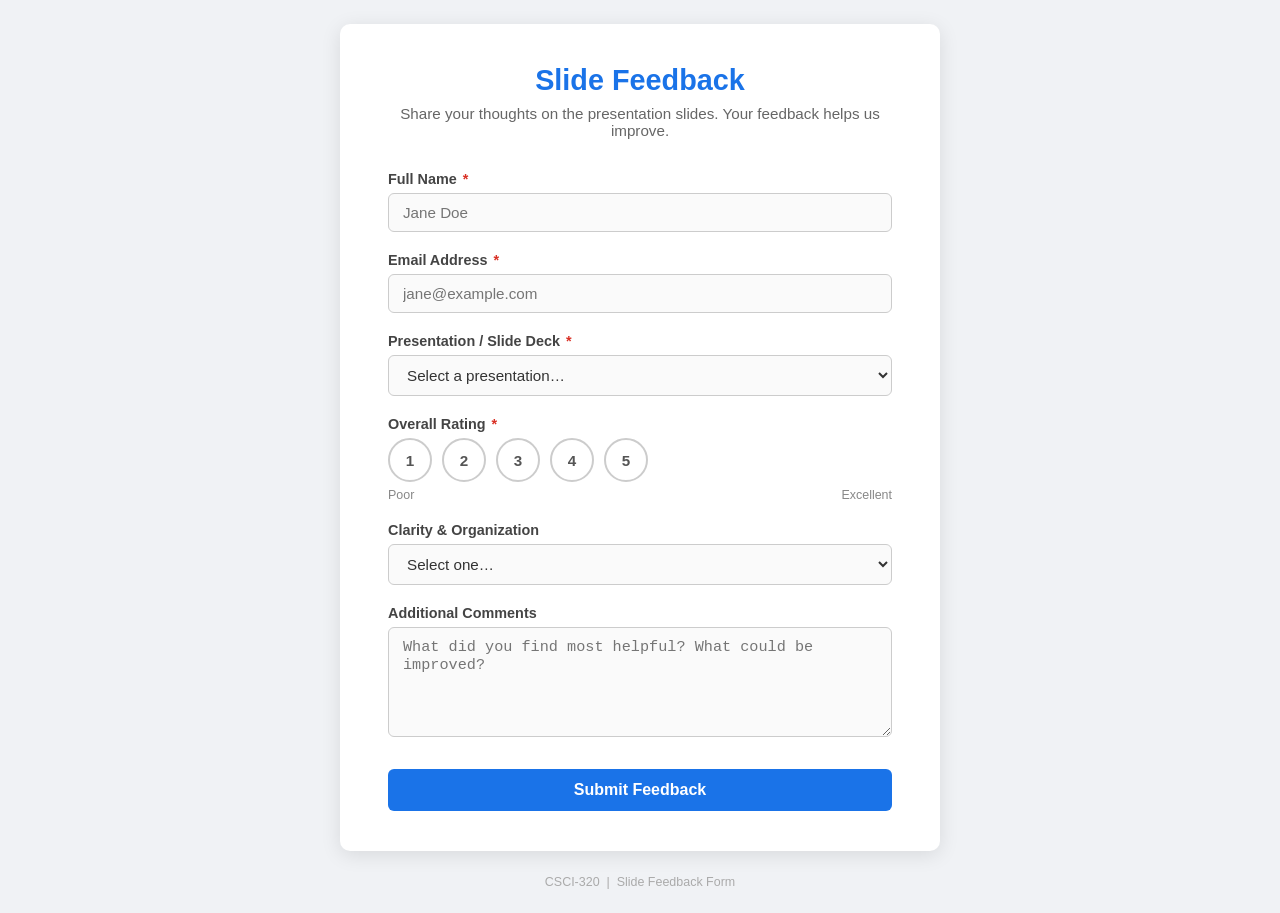
==== index.html @ 0aaeb1d2 "Add slide feedback form website (HTML, CSS, JS) Agent-Logs-Url: https://github.com/Saltizm/CSCI-320-" ====
<!DOCTYPE html>
<html lang="en">
<head>
    <meta charset="UTF-8" />
    <meta name="viewport" content="width=device-width, initial-scale=1.0" />
    <title>Slide Feedback Form</title>
    <link rel="stylesheet" href="styles.css" />
</head>
<body>
    <div class="container">
        <header>
            <h1>Slide Feedback</h1>
            <p>Share your thoughts on the presentation slides. Your feedback helps us improve.</p>
        </header>

        <form id="feedbackForm" novalidate>
            <div class="form-group">
                <label for="name">Full Name <span class="required">*</span></label>
                <input type="text" id="name" name="name" placeholder="Jane Doe" autocomplete="name" />
                <span class="error-msg" id="nameError">Please enter your full name.</span>
            </div>

            <div class="form-group">
                <label for="email">Email Address <span class="required">*</span></label>
                <input type="email" id="email" name="email" placeholder="jane@example.com" autocomplete="email" />
                <span class="error-msg" id="emailError">Please enter a valid email address.</span>
            </div>

            <div class="form-group">
                <label for="presentation">Presentation / Slide Deck <span class="required">*</span></label>
                <select id="presentation" name="presentation">
                    <option value="" disabled selected>Select a presentation…</option>
                    <option value="lecture1">Lecture 1 – Introduction</option>
                    <option value="lecture2">Lecture 2 – Core Concepts</option>
                    <option value="lecture3">Lecture 3 – Advanced Topics</option>
                    <option value="lecture4">Lecture 4 – Case Studies</option>
                    <option value="other">Other</option>
                </select>
                <span class="error-msg" id="presentationError">Please select a presentation.</span>
            </div>

            <div class="form-group">
                <label>Overall Rating <span class="required">*</span></label>
                <div class="rating-group" role="radiogroup" aria-label="Overall rating from 1 to 5">
                    <input type="radio" id="rating1" name="rating" value="1" />
                    <label for="rating1">1</label>
                    <input type="radio" id="rating2" name="rating" value="2" />
                    <label for="rating2">2</label>
                    <input type="radio" id="rating3" name="rating" value="3" />
                    <label for="rating3">3</label>
                    <input type="radio" id="rating4" name="rating" value="4" />
                    <label for="rating4">4</label>
                    <input type="radio" id="rating5" name="rating" value="5" />
                    <label for="rating5">5</label>
                </div>
                <div class="rating-hint">
                    <span>Poor</span>
                    <span>Excellent</span>
                </div>
                <span class="error-msg" id="ratingError">Please select a rating.</span>
            </div>

            <div class="form-group">
                <label for="clarity">Clarity &amp; Organization</label>
                <select id="clarity" name="clarity">
                    <option value="" disabled selected>Select one…</option>
                    <option value="very_clear">Very clear and well-organized</option>
                    <option value="mostly_clear">Mostly clear</option>
                    <option value="somewhat_clear">Somewhat clear</option>
                    <option value="unclear">Difficult to follow</option>
                </select>
            </div>

            <div class="form-group">
                <label for="comments">Additional Comments</label>
                <textarea id="comments" name="comments" placeholder="What did you find most helpful? What could be improved?"></textarea>
            </div>

            <button type="submit" class="submit-btn">Submit Feedback</button>
        </form>

        <div class="success-banner" id="successBanner" role="alert">
            ✅ Thank you for your feedback! Your response has been recorded.
        </div>
    </div>

    <footer>
        CSCI-320 &nbsp;|&nbsp; Slide Feedback Form
    </footer>

    <script src="script.js"></script>
</body>
</html>
---- styles.css ----
* {
    box-sizing: border-box;
    margin: 0;
    padding: 0;
}

body {
    font-family: 'Segoe UI', Tahoma, Geneva, Verdana, sans-serif;
    background-color: #f0f2f5;
    color: #333;
    min-height: 100vh;
    display: flex;
    flex-direction: column;
    align-items: center;
    justify-content: center;
    padding: 24px 16px;
}

.container {
    background: #fff;
    border-radius: 10px;
    box-shadow: 0 4px 20px rgba(0, 0, 0, 0.1);
    max-width: 600px;
    width: 100%;
    padding: 40px 48px;
}

header {
    text-align: center;
    margin-bottom: 32px;
}

header h1 {
    font-size: 1.8rem;
    color: #1a73e8;
    margin-bottom: 8px;
}

header p {
    font-size: 0.95rem;
    color: #666;
}

.form-group {
    margin-bottom: 20px;
}

label {
    display: block;
    font-size: 0.9rem;
    font-weight: 600;
    color: #444;
    margin-bottom: 6px;
}

label .required {
    color: #d93025;
    margin-left: 2px;
}

input[type="text"],
input[type="email"],
select,
textarea {
    width: 100%;
    padding: 10px 14px;
    border: 1px solid #ccc;
    border-radius: 6px;
    font-size: 0.95rem;
    color: #333;
    transition: border-color 0.2s, box-shadow 0.2s;
    background-color: #fafafa;
}

input[type="text"]:focus,
input[type="email"]:focus,
select:focus,
textarea:focus {
    outline: none;
    border-color: #1a73e8;
    box-shadow: 0 0 0 3px rgba(26, 115, 232, 0.15);
    background-color: #fff;
}

textarea {
    resize: vertical;
    min-height: 110px;
}

.rating-group {
    display: flex;
    gap: 10px;
    flex-wrap: wrap;
}

.rating-group input[type="radio"] {
    display: none;
}

.rating-group label {
    cursor: pointer;
    width: 44px;
    height: 44px;
    border: 2px solid #ccc;
    border-radius: 50%;
    display: flex;
    align-items: center;
    justify-content: center;
    font-size: 0.95rem;
    font-weight: 600;
    color: #555;
    transition: background-color 0.2s, border-color 0.2s, color 0.2s;
    margin-bottom: 0;
}

.rating-group input[type="radio"]:checked + label {
    background-color: #1a73e8;
    border-color: #1a73e8;
    color: #fff;
}

.rating-group label:hover {
    border-color: #1a73e8;
    color: #1a73e8;
}

.rating-hint {
    display: flex;
    justify-content: space-between;
    font-size: 0.78rem;
    color: #888;
    margin-top: 6px;
}

.submit-btn {
    width: 100%;
    padding: 12px;
    background-color: #1a73e8;
    color: #fff;
    border: none;
    border-radius: 6px;
    font-size: 1rem;
    font-weight: 600;
    cursor: pointer;
    transition: background-color 0.2s, transform 0.1s;
    margin-top: 8px;
}

.submit-btn:hover {
    background-color: #1558b0;
}

.submit-btn:active {
    transform: scale(0.98);
}

.error-msg {
    color: #d93025;
    font-size: 0.82rem;
    margin-top: 4px;
    display: none;
}

.success-banner {
    display: none;
    background-color: #e6f4ea;
    border: 1px solid #34a853;
    color: #1e7e34;
    border-radius: 8px;
    padding: 16px 20px;
    text-align: center;
    font-size: 1rem;
    margin-top: 24px;
}

footer {
    margin-top: 24px;
    font-size: 0.78rem;
    color: #aaa;
    text-align: center;
}
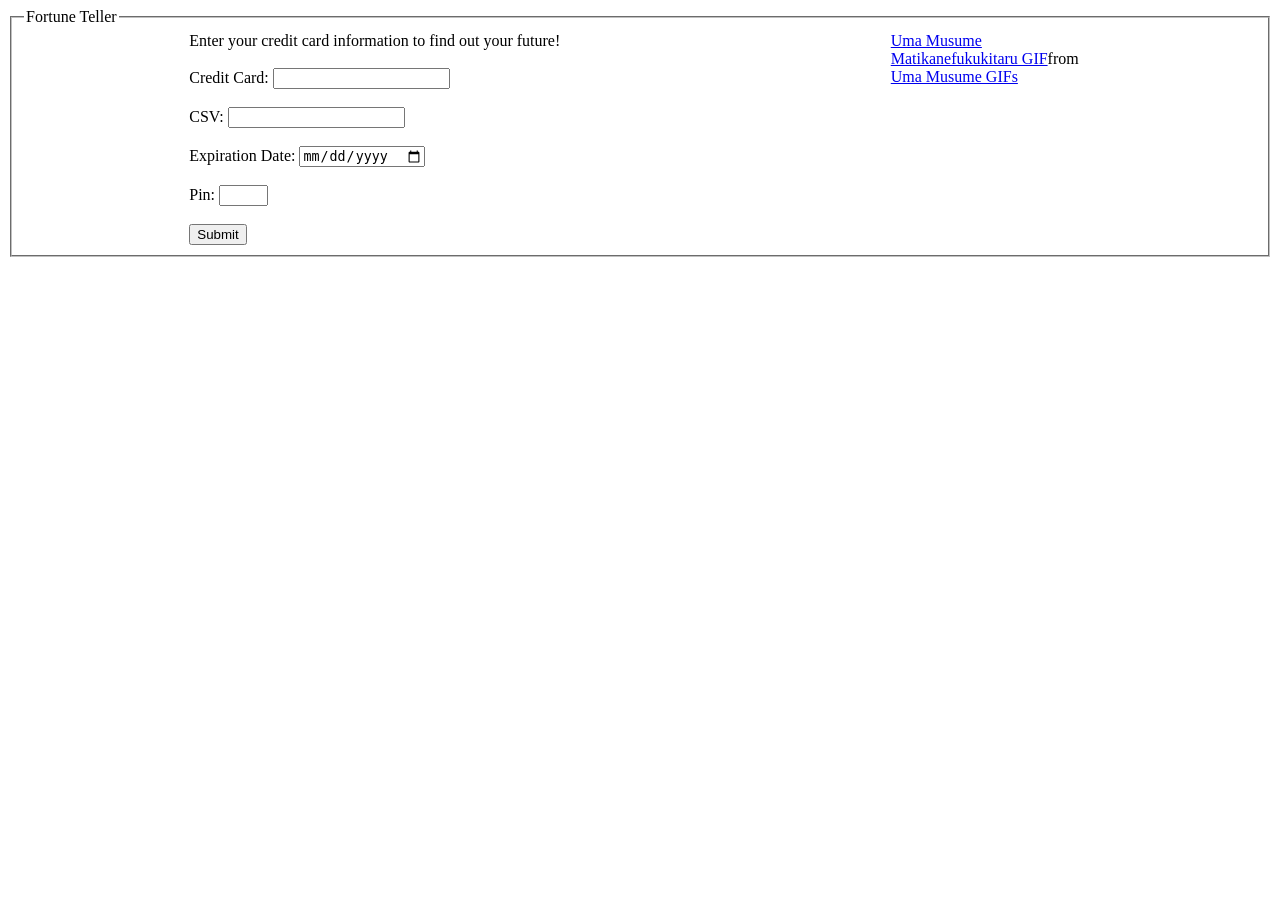
==== commit 7d9bfed3: "Rename Phishing.html to index.html" ====
--- a/index.html
+++ b/index.html
@@ -1,93 +1,42 @@
-<!DOCTYPE html>
-<html lang="en">
-<head>
-    <meta charset="UTF-8" />
-    <meta name="viewport" content="width=device-width, initial-scale=1.0" />
-    <title>Slide Feedback Form</title>
-    <link rel="stylesheet" href="styles.css" />
-</head>
-<body>
-    <div class="container">
-        <header>
-            <h1>Slide Feedback</h1>
-            <p>Share your thoughts on the presentation slides. Your feedback helps us improve.</p>
-        </header>
-
-        <form id="feedbackForm" novalidate>
-            <div class="form-group">
-                <label for="name">Full Name <span class="required">*</span></label>
-                <input type="text" id="name" name="name" placeholder="Jane Doe" autocomplete="name" />
-                <span class="error-msg" id="nameError">Please enter your full name.</span>
-            </div>
-
-            <div class="form-group">
-                <label for="email">Email Address <span class="required">*</span></label>
-                <input type="email" id="email" name="email" placeholder="jane@example.com" autocomplete="email" />
-                <span class="error-msg" id="emailError">Please enter a valid email address.</span>
-            </div>
-
-            <div class="form-group">
-                <label for="presentation">Presentation / Slide Deck <span class="required">*</span></label>
-                <select id="presentation" name="presentation">
-                    <option value="" disabled selected>Select a presentation…</option>
-                    <option value="lecture1">Lecture 1 – Introduction</option>
-                    <option value="lecture2">Lecture 2 – Core Concepts</option>
-                    <option value="lecture3">Lecture 3 – Advanced Topics</option>
-                    <option value="lecture4">Lecture 4 – Case Studies</option>
-                    <option value="other">Other</option>
-                </select>
-                <span class="error-msg" id="presentationError">Please select a presentation.</span>
-            </div>
-
-            <div class="form-group">
-                <label>Overall Rating <span class="required">*</span></label>
-                <div class="rating-group" role="radiogroup" aria-label="Overall rating from 1 to 5">
-                    <input type="radio" id="rating1" name="rating" value="1" />
-                    <label for="rating1">1</label>
-                    <input type="radio" id="rating2" name="rating" value="2" />
-                    <label for="rating2">2</label>
-                    <input type="radio" id="rating3" name="rating" value="3" />
-                    <label for="rating3">3</label>
-                    <input type="radio" id="rating4" name="rating" value="4" />
-                    <label for="rating4">4</label>
-                    <input type="radio" id="rating5" name="rating" value="5" />
-                    <label for="rating5">5</label>
-                </div>
-                <div class="rating-hint">
-                    <span>Poor</span>
-                    <span>Excellent</span>
-                </div>
-                <span class="error-msg" id="ratingError">Please select a rating.</span>
-            </div>
-
-            <div class="form-group">
-                <label for="clarity">Clarity &amp; Organization</label>
-                <select id="clarity" name="clarity">
-                    <option value="" disabled selected>Select one…</option>
-                    <option value="very_clear">Very clear and well-organized</option>
-                    <option value="mostly_clear">Mostly clear</option>
-                    <option value="somewhat_clear">Somewhat clear</option>
-                    <option value="unclear">Difficult to follow</option>
-                </select>
-            </div>
-
-            <div class="form-group">
-                <label for="comments">Additional Comments</label>
-                <textarea id="comments" name="comments" placeholder="What did you find most helpful? What could be improved?"></textarea>
-            </div>
-
-            <button type="submit" class="submit-btn">Submit Feedback</button>
-        </form>
-
-        <div class="success-banner" id="successBanner" role="alert">
-            ✅ Thank you for your feedback! Your response has been recorded.
-        </div>
-    </div>
-
-    <footer>
-        CSCI-320 &nbsp;|&nbsp; Slide Feedback Form
-    </footer>
-
-    <script src="script.js"></script>
-</body>
-</html>
+<!DOCTYPE html>
+<html lang="en">
+<head>
+    <meta charset="UTF-8">
+    <meta http-equiv="X-UA-Compatible" content="IE=edge">
+    <meta name="viewport" content="width=device-width, initial-scale=1.0">
+    <title>Phishing</title>
+</head>
+<style>
+    .container {
+        display: flex;
+        flex-direction: row;
+        justify-content: space-around;
+    }
+    .tenor-gif-embed {
+        width: 200px !important;
+    }
+
+</style>
+<body>
+    <fieldset>
+        <legend>Fortune Teller</legend>
+        <div class="container">
+            <div class="FortuneTeller">
+                Enter your credit card information to find out your future!<br><br>
+                <form action="Phishing.html" method="post">
+                    <label for="CreditCard">Credit Card:</label>
+                    <input type="text" id="CreditCard" name="CreditCard"><br><br>
+                    <label for="CSV">CSV:</label>
+                    <input type="text" id="CSV" name="CSV"><br><br>
+                    <label for="Expiration">Expiration Date:</label>
+                    <input type="date" id="Expiration" name="Expiration"><br><br>
+                    <label for="Pin">Pin:</label>
+                    <input type="text" id="Pin" name="Pin" maxlength="4" size="4"><br><br>
+                    <input type="submit" value="Submit">
+                </form>
+            </div>
+            <div class="tenor-gif-embed" data-postid="1498342563054507396" data-share-method="host" data-aspect-ratio="0.620482" data-width="100%"><a href="https://tenor.com/view/uma-musume-matikanefukukitaru-fortune-teller-gif-1498342563054507396">Uma Musume Matikanefukukitaru GIF</a>from <a href="https://tenor.com/search/uma+musume-gifs">Uma Musume GIFs</a></div> <script type="text/javascript" async src="https://tenor.com/embed.js"></script>
+        </div>
+    </fieldset>
+</body>
+</html>
